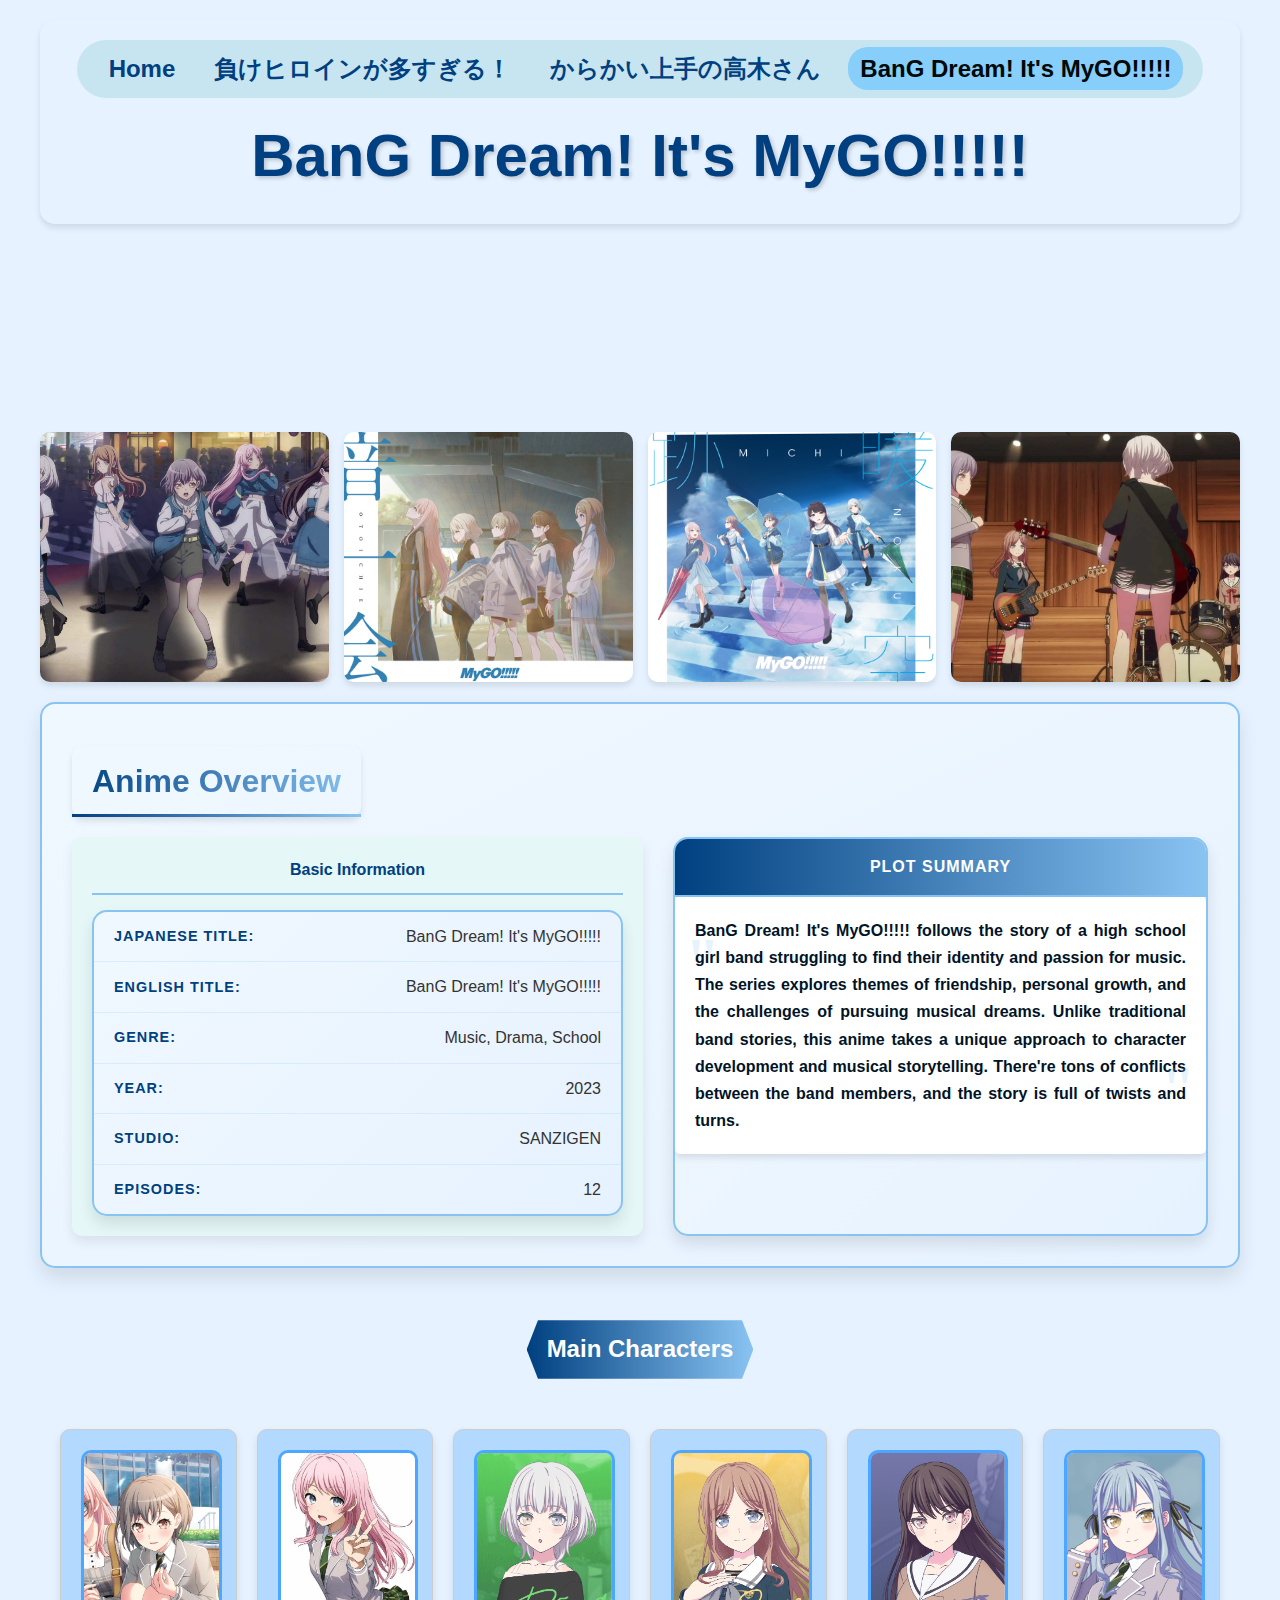
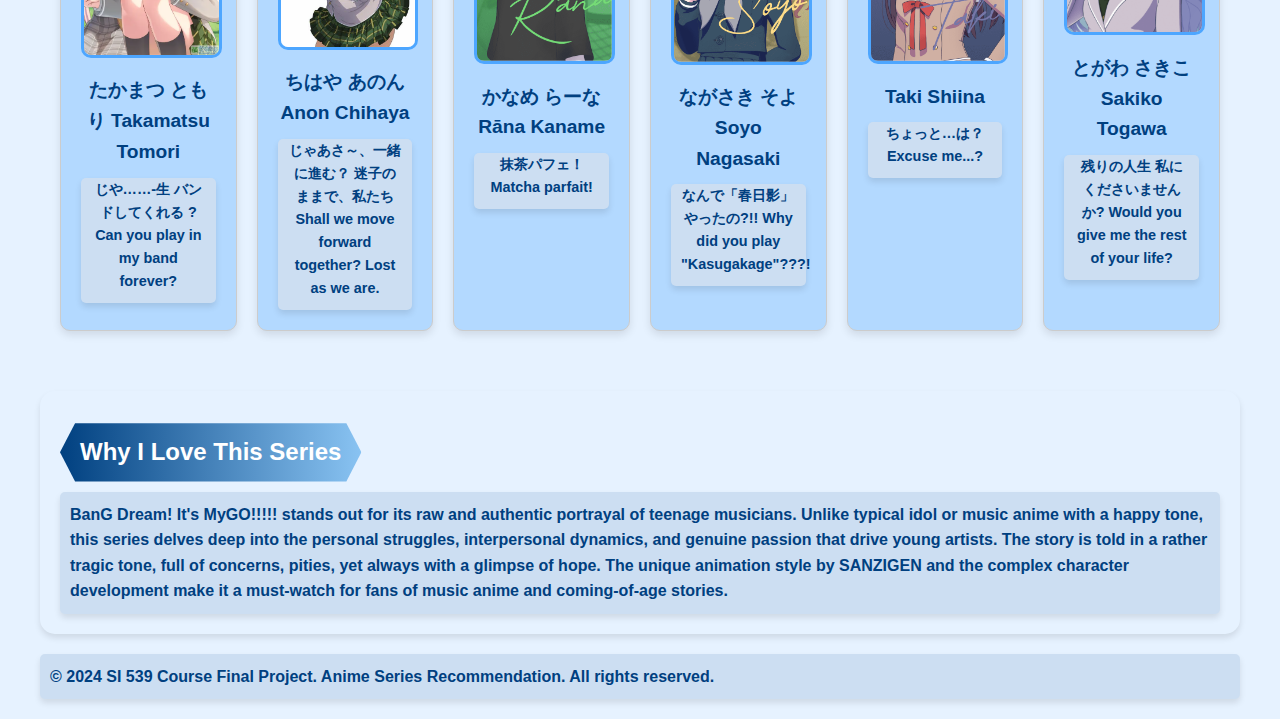
==== mygo.html @ 0e4b6263 "feat: finish" ====
<!DOCTYPE html>
<html lang="en">

<head>
    <meta charset="UTF-8">
    <meta name="viewport" content="width=device-width, initial-scale=1.0">
    <title>ANIME SERIES RECOMMENDATION - BanG Dream! It's MyGO!!!!!</title>
    <link rel="stylesheet" type="text/css" href="css/html5reset.css">
    <link rel="stylesheet" href="css/style.css">
    <link rel="stylesheet" href="css/yanami.css">
    <link rel="stylesheet" href="css/takagi.css">
    <link rel="stylesheet" href="css/mygo.css">
</head>

<body>
    <header>
        <nav>
            <ul>
                <li><a href="index.html">Home</a></li>
                <li><a href="yanami.html">負けヒロインが多すぎる！</a></li>
                <li><a href="takagi.html">からかい上手の高木さん</a></li>
                <li class="active"><a href="mygo.html">BanG Dream! It's MyGO!!!!!</a></li>
            </ul>
        </nav>
        <h1>BanG Dream! It's MyGO!!!!!</h1>
    </header>

    <main>
        <div>
            <iframe style="border-radius:12px"
                src="https://open.spotify.com/embed/track/2kUnjRdoBMkoXRLp8Q6Edu?utm_source=generator" width="100%"
                height="200" frameBorder="0" allowfullscreen=""
                allow="autoplay; clipboard-write; encrypted-media; fullscreen; picture-in-picture"
                loading="lazy"
                title="mygo"></iframe>
        </div>

        <section class="anime-details">
            <div class="anime-poster">
                <div class="poster-grid">
                    <img src="images/mygo_sub1.jpg" alt="MyGO scene 1">
                    <img src="images/mygo_sub2.jpg" alt="MyGO scene 2">
                    <img src="images/mygo_sub3.jpg" alt="MyGO scene 3">
                    <img src="images/mygo_sub4.jpg" alt="MyGO scene 4">
                </div>
            </div>
        </section>

        <section class="anime-overview">
            <h2>Anime Overview</h2>
            <div class="overview-content">
                <div class="anime-info">
                    <h3>Basic Information</h3>
                    <ul>
                        <li><strong>Japanese Title:</strong> BanG Dream! It's MyGO!!!!!</li>
                        <li><strong>English Title:</strong> BanG Dream! It's MyGO!!!!!</li>
                        <li><strong>Genre:</strong> Music, Drama, School</li>
                        <li><strong>Year:</strong> 2023</li>
                        <li><strong>Studio:</strong> SANZIGEN</li>
                        <li><strong>Episodes:</strong> 12</li>
                    </ul>
                </div>

                <div class="plot-summary">
                    <h3>Plot Summary</h3>
                    <p>
                        BanG Dream! It's MyGO!!!!! follows the story of a high school girl band struggling to find their identity and passion for music. 
                        The series explores themes of friendship, personal growth, and the challenges of pursuing musical dreams. 
                        Unlike traditional band stories, this anime takes a unique approach to character development and musical storytelling.
                        There're tons of conflicts between the band members, and the story is full of twists and turns.
                    </p>
                </div>
            </div>
        </section>

        <section class="anime-characters">
            <h2>Main Characters</h2>
            <div class="character-grid">
                <div class="character-card">
                    <img src="images/tomorin.jpg" alt="deng">
                    <h3>たかまつ ともり Takamatsu Tomori</h3>
                    <p>
                        じや……-生 バンドしてくれる ?
                        Can you play in my band forever?
                    </p>
                </div>
                <div class="character-card">
                    <img src="images/anon.jpg" alt="anon">
                    <h3>ちはや あのん Anon Chihaya</h3>
                    <p>
                        じゃあさ～、一緒に進む？ 迷子のままで、私たち
                        Shall we move forward together? Lost as we are.
                    </p>
                </div>
                <div class="character-card">
                    <img src="images/rana.png" alt="rana">
                    <h3>かなめ らーな Rāna Kaname</h3>
                    <p>
                        抹茶パフェ！
                        Matcha parfait!
                    </p>
                </div>
                <div class="character-card">
                    <img src="images/soyon.png" alt="soyo">
                    <h3>ながさき そよ Soyo Nagasaki</h3>
                    <p>
                        なんで「春日影」やったの?!!
                        Why did you play "Kasugakage"???!
                    </p>
                </div>
                <div class="character-card">
                    <img src="images/taki.png" alt="taki">
                    <h3>Taki Shiina</h3>
                    <p>
                        ちょっと…は？
                        Excuse me...?
                    </p>
                </div> 
                <div class="character-card">
                    <img src="images/sakiko.png" alt="sakiko">
                    <h3>とがわ さきこ Sakiko Togawa</h3>
                    <p>
                        残りの人生 私にくださいませんか?
                        Would you give me the rest of your life?
                    </p>
                </div> 
            </div>
        </section>

        <section class="why-i-like">
            <h2>Why I Love This Series</h2>
            <p>
                BanG Dream! It's MyGO!!!!! stands out for its raw and authentic portrayal of teenage musicians. 
                Unlike typical idol or music anime with a happy tone, this series delves deep into the personal struggles, 
                interpersonal dynamics, and genuine passion that drive young artists. The story is told in a rather tragic tone, full of concerns, pities, yet always
                with a glimpse of hope.
                The unique animation style by SANZIGEN and the complex character development make it a must-watch 
                for fans of music anime and coming-of-age stories.
            </p>
        </section>
    </main>

    <footer>
        <p>&copy; 2024 SI 539 Course Final Project. Anime Series Recommendation. All rights reserved.</p>
    </footer>
</body>

</html>
---- css/style.css ----
body {
    font-family: "Comic Sans MS", cursive, sans-serif;
    line-height: 1.6;
    max-width: 1200px;
    margin: 0 auto;
    padding: 20px;
    background-color: #e6f2ff;
    color: #333;
}

.anime-grid {
    display: grid;
    grid-template-columns: repeat(auto-fit, minmax(250px, 1fr));
    gap: 20px;
}

.anime-card {
    background-color: #b3d9ff;
    border-radius: 15px;
    box-shadow: 0 6px 10px rgba(0, 0, 0, 0.1);
    padding: 20px;
    text-align: center;
    transition: transform 0.3s ease;
    border: 3px solid #66b3ff;
}

.anime-card:hover {
    transform: scale(1.05);
}

.anime-card img {
    max-width: 100%;
    height: 300px;
    object-fit: cover;
    border-radius: 10px;
    border: 3px solid #4da6ff;
}

header {
    font-size: x-large;
    background-color: #e6f2ff;
    /* Light pastel blue background */
    padding: 20px;
    text-align: center;
    border-radius: 15px;
    box-shadow: 0 4px 6px rgba(0, 0, 0, 0.1);
    color: #004080;
}

h1 {
    margin-top: 10px;
    text-align: center;
    color: #004080;
    font-size: 2.5em;
    text-shadow: 2px 2px 4px rgba(0, 0, 0, 0.2);
}

h2 {
    font-size: 1.5em;
    display: inline-block;
    background-color: #bfdcf4;
    color: #004080;
    margin-top: 12px;
    margin-bottom: 10px;
    padding: 10px;
    border-radius: 10px;
    box-shadow: 0 4px 6px rgba(0, 0, 0, 0.1);
}

p {
    color: #004080;
    font-weight: bold;
    font-size: 1em;
    background-color: #ccdef2;
    padding: 10px;
    border-radius: 5px;
    box-shadow: 0 4px 6px rgba(0, 0, 0, 0.1);
}

a {
    color: inherit;
    /* Keeps the original text color */
    text-decoration: none;
    /* Removes the underline */
}

a:link,
a:visited {
    color: inherit;
    text-decoration: none;
}

a:hover {
    text-decoration: underline;
}

nav {
    background-color: #c7e5f1;
    /* Pale turquoise */
    border-radius: 30px;
    display: inline-block;
    padding: 10px 20px;
}

nav ul {
    display: flex;
    list-style-type: none;
    gap: 15px;
    /* Space between menu items */
    align-items: center;
}

nav ul li {
    position: relative;
}

nav ul li a {
    text-decoration: none;
    color: #4682b4;
    font-weight: bold;
    padding: 8px 12px;
    border-radius: 20px;
    transition: all 0.3s ease;
}

nav ul li a:hover {
    background-color: #87cefa;
    /* Light sky blue */
    color: rgb(0, 9, 8);
    transform: scale(1.05);
}

/* Active Page Indicator */
nav ul li.active a {
    background-color: #87cefa;
    /* Royal blue */
    color: rgb(0, 9, 8);
}

.recommendation-container {
    /* font-family: cursive, sans-serif; */
    display: flex;
    flex-direction: column;
    align-items: center;
    margin-top: 20px;
}

.recommendation-btn {
    font-family: cursive, sans-serif;
    background-color: #66b3ff;
    color: rgb(0, 9, 8);
    border: none;
    padding: 10px 15px;
    border-radius: 25px;
    cursor: pointer;
    transition: all 0.3s ease;
    font-weight: bold;
}

.recommendation-btn:hover {
    background-color: #4da6ff;
    transform: scale(1.05) rotate(3deg);
}

.recommendation-result {
    margin-top: 15px;
    text-align: center;
    color: #0066cc;
    font-weight: bold;
}

.anime-card.recommended {
    border: 3px solid #ff6b6b;
    box-shadow: 0 0 25px rgba(255, 107, 107, 0.3);
    animation: pulse 1.5s infinite;
}

@keyframes pulse {
    0% {
        transform: scale(1);
    }

    50% {
        transform: scale(1.02);
    }

    100% {
        transform: scale(1);
    }
}

.poster-grid {
    display: grid;
    grid-template-columns: repeat(auto-fit, minmax(200px, 1fr));
    gap: 15px;
    width: 100%;
}

.poster-grid img {
    width: 100%;
    height: 250px;
    object-fit: cover;
    border-radius: 10px;
    box-shadow: 0 4px 6px rgba(0, 0, 0, 0.1);
    transition: transform 0.3s ease;
}

.poster-grid img:hover {
    transform: scale(1.05);
}

.anime-grid {
    display: grid;
    grid-template-columns: repeat(4, 1fr);
    gap: 20px;
    justify-content: center;
    align-items: stretch;
    margin-top: 20px;
    margin-bottom: 20px;
}

/* Tablet view - 2 columns */
@media (max-width: 1024px) {
    .anime-grid {
        grid-template-columns: repeat(2, 1fr);
    }
}

/* Mobile view - 1 column */
@media (max-width: 600px) {
    .anime-grid {
        grid-template-columns: 1fr;
    }
    header {
        font-size: 1.5em;
        display: flex;
        flex-direction: column;
        align-items: center;
    }
}

/* Description Card Styles */
.anime-card {
    position: relative;
    transition: all 0.3s ease;
}

.anime-card .description-card {
    display: none;
    position: absolute;
    top: 100%;
    left: 0;
    width: 100%;
    background-color: rgba(255, 255, 255, 0.95);
    border: 1px solid #ddd;
    border-radius: 8px;
    padding: 15px;
    box-shadow: 0 4px 6px rgba(0, 0, 0, 0.1);
    z-index: 10;
    max-height: 300px;
    overflow-y: auto;
}

.anime-card.description-active .description-card {
    display: block;
    animation: slideIn 0.3s ease;
}

@keyframes slideIn {
    from {
        opacity: 0;
        transform: translateY(-10px);
    }
    to {
        opacity: 1;
        transform: translateY(0);
    }
}

.description-card h3 {
    margin-bottom: 10px;
    color: #333;
    font-size: 1.2em;
    border-bottom: 2px solid #f0f0f0;
    padding-bottom: 5px;
}

.description-card p {
    color: #666;
    line-height: 1.6;
}

/* Recommended Anime Highlight */
.anime-card.recommended {
    border: 2px solid #ffd700;
    box-shadow: 0 0 15px rgba(255, 215, 0, 0.5);
}

/* Responsive adjustments */
@media (max-width: 768px) {
    .anime-card.description-active .description-card {
        position: fixed;
        top: 50%;
        left: 50%;
        transform: translate(-50%, -50%);
        width: 80%;
        max-width: 400px;
        z-index: 100;
    }
}
---- css/yanami.css ----
:root {
    --primary-color: #004080;
    --secondary-color: #89c3f2;
    --background-light: #e6f2ff;
    --background-card: #b3d9ff;
    --accent-color: #4da6ff;
    --text-color: #011427;
}

.poster-grid {
    display: grid;
    grid-template-columns: repeat(auto-fit, minmax(200px, 1fr));
    gap: 15px;
    width: 100%;
}

.poster-grid img {
    width: 100%;
    height: 250px;
    object-fit: cover;
    border-radius: 10px;
    box-shadow: 0 4px 6px rgba(0, 0, 0, 0.1);
    transition: transform 0.3s ease;
}

.poster-grid img:hover {
    transform: scale(1.05);
}

.music-player {
    position: fixed;
    bottom: 20px;
    right: 20px;
    background-color: rgba(255,255,255,0.9);
    border-radius: 10px;
    padding: 10px;
    box-shadow: 0 4px 6px rgba(0,0,0,0.1);
    z-index: 1000;
    display: flex;
    align-items: center;
    gap: 10px;
}

.music-player button {
    background-color: #f0f0f0;
    border: none;
    border-radius: 50%;
    width: 40px;
    height: 40px;
    cursor: pointer;
    transition: background-color 0.3s;
}

.music-player button:hover {
    background-color: #e0e0e0;
}


.character-grid {
    display: grid;
    grid-template-columns: repeat(auto-fit, minmax(200px, 1fr));
    gap: 20px;
    margin-top: 20px;
}

.character-card {
    background-color: #b3d9ff;
    border-radius: 15px;
    box-shadow: 0 6px 10px rgba(0, 0, 0, 0.1);
    padding: 20px;
    text-align: center;
    transition: transform 0.3s ease;
    border: 3px solid #66b3ff;
    margin-top: 20px;
    margin-bottom: 20px;
}

.character-card:hover {
    transform: scale(1.05);
}

.character-card img {
    max-width: 100%;
    height: 250px;
    object-fit: cover;
    border-radius: 10px;
    border: 3px solid #4da6ff;
}

.character-card h3 {
    margin-top: 10px;
    color: #004080;
    font-size: 1.5em;
}

.character-card p {
    color: #004080;
    font-weight: bold;
    font-size: 1em;
    background-color: #ccdef2;
    padding: 10px;
    border-radius: 5px;
    box-shadow: 0 4px 6px rgba(0, 0, 0, 0.1);
}

.why-i-like {
    background-color: #e6f2ff;
    padding: 20px;
    border-radius: 15px;
    box-shadow: 0 4px 6px rgba(0, 0, 0, 0.1);
    margin-top: 20px;
    margin-bottom: 20px;
}

.why-i-like h2 {
    background: linear-gradient(to right, var(--primary-color), var(--secondary-color));
    color: white;
    padding: 10px 20px;
    display: inline-block;
    clip-path: polygon(5% 0%, 95% 0%, 100% 50%, 95% 100%, 5% 100%, 0% 50%);
}

.anime-characters h2 {
    background: linear-gradient(to right, var(--primary-color), var(--secondary-color));
    color: white;
    padding: 10px 20px;
    display: inline-block;
    clip-path: polygon(5% 0%, 95% 0%, 100% 50%, 95% 100%, 5% 100%, 0% 50%);
}

/* Default view - 4 columns */
@media (min-width: 1025px) {
    .character-grid {
        grid-template-columns: repeat(4, 1fr);
    }

    .poster-grid {
        grid-template-columns: repeat(4, 1fr);
    }
}
/* Tablet view - 2 columns */
@media (max-width: 1024px) {
    .character-grid {
        grid-template-columns: repeat(2, 1fr);
    }

    .poster-grid {
        grid-template-columns: repeat(2, 1fr);
    }
}

/* Mobile view - 1 column */
@media (max-width: 600px) {
    .character-grid {
        grid-template-columns: 1fr;
    }

    .poster-grid {
        grid-template-columns: 1fr;
    }
}
---- css/takagi.css ----
.anime-overview {
    background: linear-gradient(to bottom right, #f0f8ff, #e6f2ff);
    padding: 30px;
    border-radius: 15px;
    margin: 20px 0;
    box-shadow: 0 10px 20px rgba(0, 0, 0, 0.1);
    border: 2px solid #89c3f2;
    position: relative;
    overflow: hidden;
}

.anime-overview h2 {
    text-align: center;
    color: #004080;
    font-size: 2em;
    margin-bottom: 20px;
    position: relative;
    display: inline-block;
    padding: 10px 20px;
    background: linear-gradient(to right, #004080, #89c3f2);
    background-clip: text;
    -webkit-background-clip: text;
    -webkit-text-fill-color: transparent;
}

.anime-overview h2::after {
    content: '';
    position: absolute;
    bottom: 0;
    left: 0;
    width: 100%;
    height: 3px;
    background: linear-gradient(to right, #004080, #89c3f2);
}

.overview-content {
    display: flex;
    justify-content: space-between;
    gap: 30px;
}

.anime-info,
.plot-summary {
    flex: 1;
    background-color: rgb(229, 247, 247);
    border-radius: 10px;
    padding: 20px;
    box-shadow: 0 6px 12px rgba(0, 0, 0, 0.08);
    transition: all 0.3s ease;
}

.plot-summary p {
    color: #011427;
    background-color: rgb(228, 230, 232);
    line-height: 1.6;
    text-align: justify;
}

.anime-info:hover,
.plot-summary:hover {
    transform: translateY(-5px);
    box-shadow: 0 10px 20px rgba(0, 0, 0, 0.1);
}

.anime-info h3,
.plot-summary h3 {
    color: #004080;
    border-bottom: 2px solid #89c3f2;
    padding-bottom: 10px;
    margin-bottom: 15px;
    text-align: center;
}

.anime-info ul {
    list-style-type: none;
    padding: 0;
}

.anime-info li {
    padding: 10px;
    border-bottom: 1px solid #e6f2ff;
    display: flex;
    justify-content: space-between;
    transition: background-color 0.3s ease;
}

.anime-info li:last-child {
    border-bottom: none;
}

.anime-info li:hover {
    background-color: #f0f8ff;
}

.anime-info li strong {
    color: #004080;
    min-width: 150px;
}

.plot-summary p {
    color: #011427;
    line-height: 1.6;
    text-align: justify;
}

.anime-info ul {
    list-style-type: none;
    padding: 0;
    background: linear-gradient(135deg, #f0f8ff 0%, #e6f2ff 100%);
    border-radius: 15px;
    overflow: hidden;
    box-shadow: 0 8px 15px rgba(0, 0, 0, 0.1);
    border: 2px solid #89c3f2;
}

.anime-info li {
    display: flex;
    align-items: center;
    padding: 12px 20px;
    border-bottom: 1px solid rgba(137, 195, 242, 0.2);
    transition: all 0.3s ease;
    position: relative;
}

.anime-info li:last-child {
    border-bottom: none;
}

.anime-info li::before {
    content: '•';
    position: absolute;
    left: 5px;
    color: #004080;
    font-size: 1.5em;
    opacity: 0;
    transition: opacity 0.3s ease;
}

.anime-info li:hover {
    background-color: rgba(137, 195, 242, 0.1);
    transform: translateX(10px);
}

.anime-info li:hover::before {
    opacity: 1;
}

.anime-info li strong {
    color: #004080;
    min-width: 180px;
    font-family: 'Arial Black', 'Helvetica', sans-serif;
    letter-spacing: 1px;
    text-transform: uppercase;
    font-size: 0.9em;
    margin-right: 15px;
}

.anime-info li span {
    color: #011427;
    font-family: 'Verdana', 'Geneva', sans-serif;
    font-weight: 500;
    flex-grow: 1;
    text-shadow: 1px 1px 2px rgba(0, 64, 128, 0.1);
}

/* Playful hover effect for entire list */
.anime-info ul:hover {
    box-shadow: 0 12px 20px rgba(0, 0, 0, 0.15);
    transform: scale(1.015);
}

.plot-summary {
    background: linear-gradient(135deg, #f0f8ff 0%, #e6f2ff 100%);
    border-radius: 15px;
    overflow: hidden;
    box-shadow: 0 8px 15px rgba(0, 0, 0, 0.1);
    border: 2px solid #89c3f2;
    padding: 0;
    position: relative;
    transition: all 0.3s ease;
}

.plot-summary h3 {
    background: linear-gradient(to right, #004080, #89c3f2);
    color: white;
    padding: 15px 20px;
    margin: 0;
    text-align: center;
    font-family: 'Arial Black', 'Helvetica', sans-serif;
    letter-spacing: 1px;
    text-transform: uppercase;
    position: relative;
}

.plot-summary h3::after {
    content: '';
    position: absolute;
    bottom: 0;
    left: 0;
    width: 100%;
    height: 4px;
    background: linear-gradient(to right, #004080, #89c3f2);
}

.plot-summary p {
    padding: 20px;
    color: #011427;
    font-family: 'Verdana', 'Geneva', sans-serif;
    line-height: 1.7;
    text-align: justify;
    position: relative;
    background: white;
    margin: 0;
    font-size: 1em;
}

.plot-summary p::before {
    content: '"';
    position: absolute;
    top: 10px;
    left: 10px;
    font-size: 4em;
    color: rgba(137, 195, 242, 0.2);
    font-family: serif;
}

.plot-summary p::after {
    content: '"';
    position: absolute;
    bottom: 10px;
    right: 10px;
    font-size: 4em;
    color: rgba(137, 195, 242, 0.2);
    font-family: serif;
}

/* Hover effect */
.plot-summary:hover {
    box-shadow: 0 12px 20px rgba(0, 0, 0, 0.15);
    transform: scale(1.015);
}

/* Subtle text highlight on hover */
.plot-summary p:hover {
    background: linear-gradient(to right, rgba(137, 195, 242, 0.05), white);
}

.character-grid {
    display: grid;
    grid-template-columns: 1fr 1fr;
    width: 100%;
}

.character-section {
    padding: 2rem;
    display: flex;
    flex-direction: column;
    justify-content: center;
    align-items: center;
    text-align: center;
}

.takagi {
    background-color: #fff0f5;
}

.nishikata {
    background-color: #f0f8ff;
}

.character-name {
    font-size: 2.5rem;
    margin-bottom: 1rem;
    font-weight: bold;
}

.character-description {
    max-width: 600px;
    line-height: 1.6;
}

@media (max-width: 768px) {
    .character-grid {
        grid-template-columns: 1fr;
    }
}

/* Responsive adjustments */
@media (max-width: 768px) {
    .plot-summary p {
        font-size: 0.9em;
        padding: 15px;
    }
}

/* Responsive Design */
@media (max-width: 768px) {
    .overview-content {
        flex-direction: column;
        gap: 20px;
    }
}

/* Subtle Background Animation */
.anime-overview::before {
    content: '';
    position: absolute;
    top: -50%;
    left: -50%;
    width: 200%;
    height: 200%;
    background: radial-gradient(circle at center,
            rgba(137, 195, 242, 0.1) 0%,
            transparent 70%);
    transform: rotate(-45deg);
    z-index: -1;
    animation: subtle-gradient 10s ease infinite alternate;
}

@keyframes subtle-gradient {
    0% {
        transform: rotate(-45deg) scale(1);
        opacity: 0.3;
    }

    100% {
        transform: rotate(-45deg) scale(1.1);
        opacity: 0.5;
    }
}
---- css/mygo.css ----
.anime-characters {
    text-align: center;
    padding: 20px;
}

.character-grid {
    display: grid;
    gap: 20px;
    /* Default layout: 6 columns on large screens */
    grid-template-columns: repeat(6, 1fr);
}

/* Medium screens: reduce to 3 columns */
@media (max-width: 1024px) {
    .character-grid {
        grid-template-columns: repeat(3, 1fr);
    }
}

/* Small screens: reduce to 2 columns */
@media (max-width: 768px) {
    .character-grid {
        grid-template-columns: repeat(2, 1fr);
    }
}

.character-card {
    border: 1px solid #ccc;
    border-radius: 10px;
    overflow: hidden;
    box-shadow: 0 4px 8px rgba(0, 0, 0, 0.1);
    transition: transform 0.2s;
}

.character-card img {
    width: 100%;
    height: auto;
}

.character-card h3 {
    font-size: 1.2em;
    margin: 10px 0;
}

.character-card p {
    font-size: 0.9em;
    padding: 0 10px 10px;
}

.character-card:hover {
    transform: scale(1.05);
}
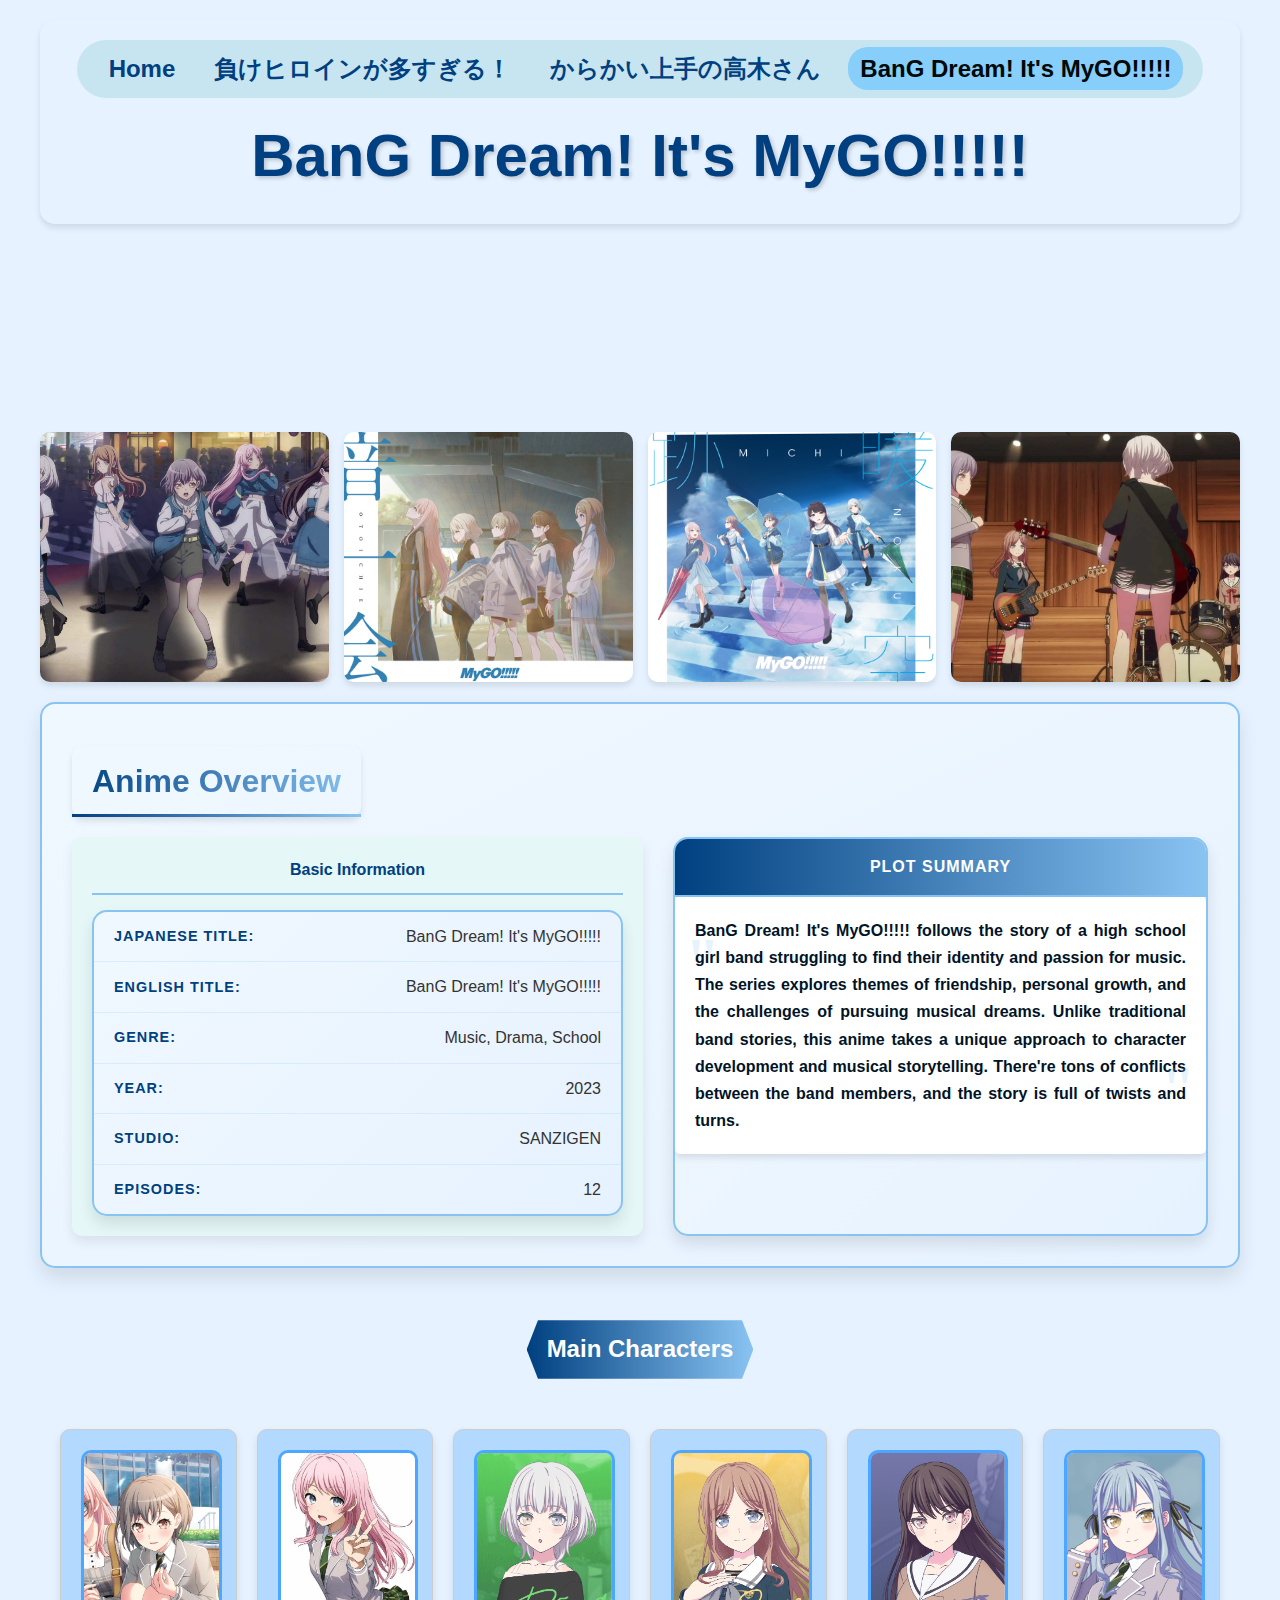
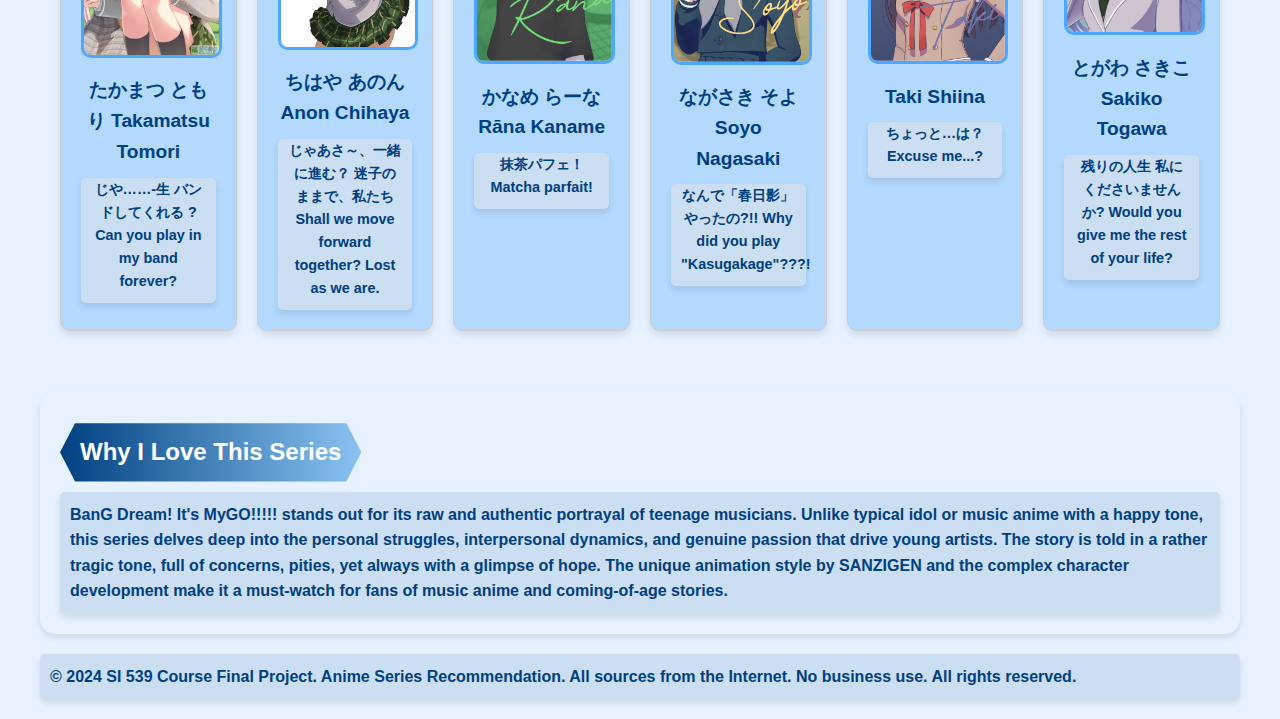
==== commit a5bf6644: "feat: footer disclaimer" ====
--- a/mygo.html
+++ b/mygo.html
@@ -141,7 +141,7 @@
     </main>
 
     <footer>
-        <p>&copy; 2024 SI 539 Course Final Project. Anime Series Recommendation. All rights reserved.</p>
+        <p>&copy; 2024 SI 539 Course Final Project. Anime Series Recommendation. All sources from the Internet. No business use. All rights reserved.</p>
     </footer>
 </body>
 
--- a/css/style.css
+++ b/css/style.css
@@ -309,4 +309,10 @@
     }
 }
 
-
+@media (prefers-reduced-motion: reduce) {
+    .anime-card,
+    .recommendation-btn {
+        animation: none;
+        transition: none;
+    }
+}
